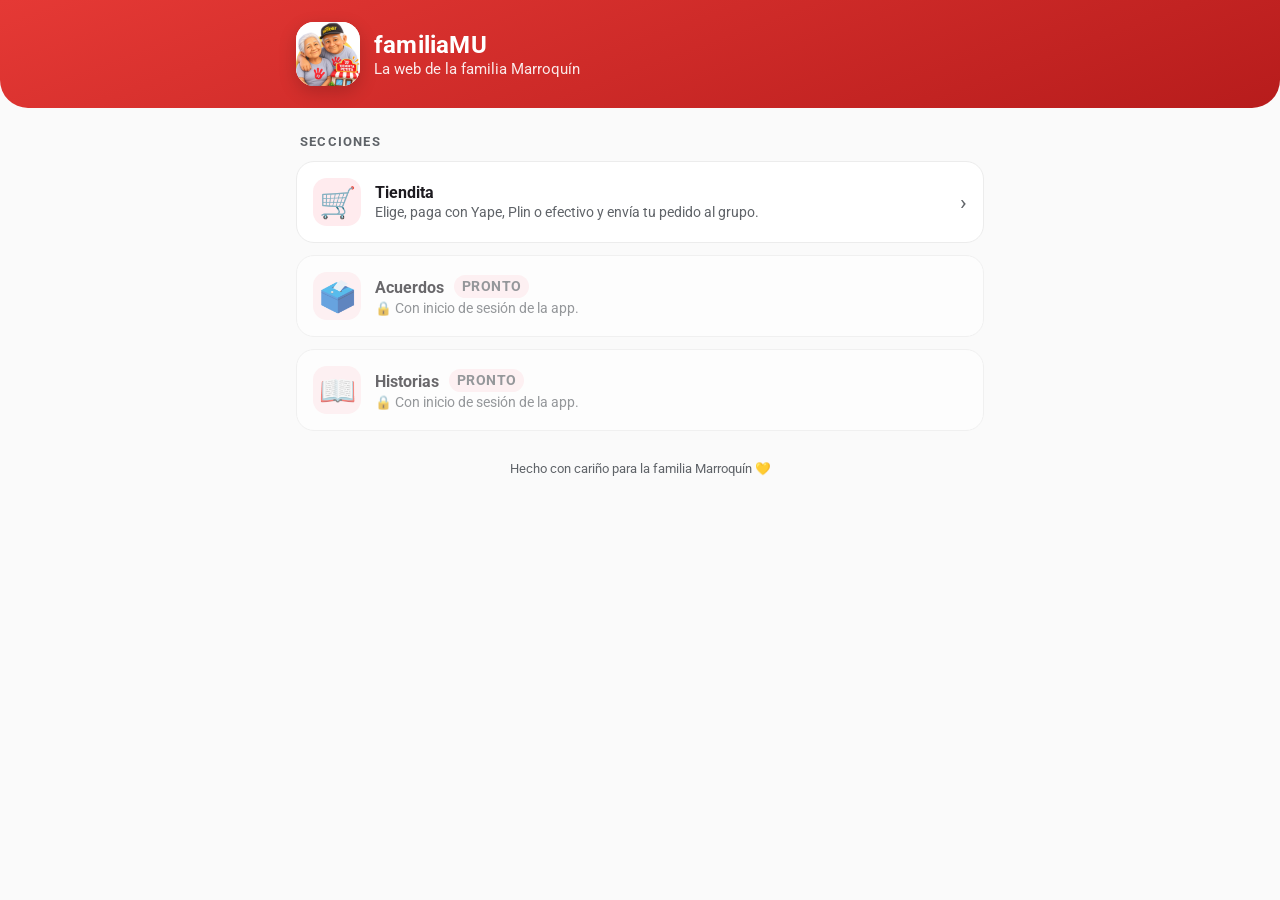
==== index.html @ a95c4c8c "Tiendita web v1 Co-Authored-By: Claude Opus 5.5 <noreply@anthropic.com>" ====
<!doctype html>
<html lang="es">
<head>
<meta charset="utf-8">
<meta name="viewport" content="width=device-width, initial-scale=1, viewport-fit=cover">
<title>familiaMU</title>
<meta name="description" content="La web de la familia Marroquín: tiendita, acuerdos e historias.">
<meta name="theme-color" content="#C62828">

<meta property="og:type" content="website">
<meta property="og:site_name" content="familiaMU">
<meta property="og:title" content="familiaMU — la web de la familia">
<meta property="og:description" content="Pide en la tiendita y envía tu pedido al grupo 🛒">
<meta property="og:image" content="https://fammarroquin.github.io/familiaMU/assets/img/og.jpg">
<meta property="og:image:type" content="image/jpeg">
<meta property="og:image:width" content="1200">
<meta property="og:image:height" content="630">
<meta property="og:url" content="https://fammarroquin.github.io/familiaMU/">
<meta name="twitter:card" content="summary_large_image">

<link rel="manifest" href="manifest.webmanifest">
<link rel="icon" href="assets/img/favicon.png">
<link rel="apple-touch-icon" href="assets/img/apple-touch-icon.png">
<link rel="preconnect" href="https://fonts.googleapis.com">
<link href="https://fonts.googleapis.com/css2?family=Roboto:wght@400;500;700&display=swap" rel="stylesheet">
<link rel="stylesheet" href="assets/estilo.css">
</head>
<body>

<header class="hero">
  <div class="wrap">
    <div class="fila">
      <div class="icono"><img src="assets/img/icon-192.png" alt=""></div>
      <div>
        <h1>familiaMU</h1>
        <div class="sub">La web de la familia Marroquín</div>
      </div>
    </div>
    <button class="boton claro instalar" data-instalar hidden>📲&nbsp; Agregar a la pantalla de inicio</button>
  </div>
</header>

<main class="wrap">
  <h2>Secciones</h2>
  <div class="secciones">
    <a class="seccion" href="tiendita/">
      <div class="e">🛒</div>
      <div><b>Tiendita</b><span>Elige, paga con Yape, Plin o efectivo y envía tu pedido al grupo.</span></div>
      <div class="flecha">›</div>
    </a>
    <div class="seccion bloqueada" aria-disabled="true">
      <div class="e">🗳️</div>
      <div><b>Acuerdos <span class="etiqueta">PRONTO</span></b><span>🔒 Con inicio de sesión de la app.</span></div>
    </div>
    <div class="seccion bloqueada" aria-disabled="true">
      <div class="e">📖</div>
      <div><b>Historias <span class="etiqueta">PRONTO</span></b><span>🔒 Con inicio de sesión de la app.</span></div>
    </div>
  </div>

  <div class="aviso" data-ayuda-ios hidden style="margin-top:16px">
    📲 <b>En iPhone:</b> toca <b>Compartir</b> (el cuadrado con flecha) y luego
    <b>“Agregar a inicio”</b> para tenerla como app.
  </div>

  <footer>Hecho con cariño para la familia Marroquín 💛</footer>
</main>

<script src="assets/app.js" data-base="./" defer></script>
</body>
</html>
---- assets/estilo.css ----
/* familiaMU — estilos compartidos (misma línea visual que AppFMarroquin) */
:root {
  --rojo: #D32F2F; --rojo2: #B71C1C; --texto: #1D1B20; --gris: #5F6368;
  --borde: #ECECEC; --fondo: #FAFAFA; --tarjeta: #FFFFFF; --suave: #FFEBEE;
  --verde: #2E7D32; --verde-suave: #E8F5E9; --sombra: 0 6px 18px rgba(0,0,0,.08);
}
@media (prefers-color-scheme: dark) {
  :root:not([data-theme="light"]) {
    --texto: #F1F1F1; --gris: #B9B9BE; --borde: #2E2E33; --fondo: #121214;
    --tarjeta: #1C1C20; --suave: #3A1E1E; --verde: #81C784; --verde-suave: #1D2B1E;
    --sombra: 0 6px 18px rgba(0,0,0,.35);
  }
}
:root[data-theme="dark"] {
  --texto: #F1F1F1; --gris: #B9B9BE; --borde: #2E2E33; --fondo: #121214;
  --tarjeta: #1C1C20; --suave: #3A1E1E; --verde: #81C784; --verde-suave: #1D2B1E;
  --sombra: 0 6px 18px rgba(0,0,0,.35);
}

* { box-sizing: border-box; }
html, body { margin: 0; }
body {
  font-family: Roboto, system-ui, sans-serif; background: var(--fondo); color: var(--texto);
  -webkit-font-smoothing: antialiased; -webkit-tap-highlight-color: transparent;
}
button, input { font: inherit; color: inherit; }
button { cursor: pointer; }
[hidden] { display: none !important; }

.wrap { max-width: 720px; margin: 0 auto; padding: 0 16px; }

/* ---------- Encabezado rojo ---------- */
header.hero {
  background: linear-gradient(160deg, #E53935, var(--rojo2));
  color: #fff; padding: 22px 0 22px; border-radius: 0 0 28px 28px;
}
.fila { display: flex; gap: 14px; align-items: center; }
.icono { width: 64px; height: 64px; border-radius: 18px; background: #fff; flex: none;
         box-shadow: 0 6px 18px rgba(0,0,0,.18); overflow: hidden; }
.icono img { width: 100%; height: 100%; object-fit: cover; display: block; }
h1 { font-size: 24px; margin: 0; letter-spacing: .2px; }
.sub { opacity: .9; margin-top: 2px; font-size: 14.5px; }
h2 { font-size: 13px; letter-spacing: 1.2px; color: var(--gris); margin: 26px 4px 12px; text-transform: uppercase; }

.boton {
  display: flex; align-items: center; justify-content: center; gap: 8px;
  width: 100%; padding: 15px; border-radius: 999px; border: 0;
  background: var(--rojo); color: #fff; font-weight: 700; font-size: 17px; text-decoration: none;
}
.boton:active { transform: scale(.98); }
.boton:disabled { opacity: .5; transform: none; cursor: default; }
.boton.claro { background: #fff; color: var(--rojo2); box-shadow: 0 8px 22px rgba(0,0,0,.2); }
.boton.borde { background: transparent; color: var(--rojo); border: 1.5px solid var(--rojo); }
.boton.wa { background: #25D366; color: #0B3D1F; }
.enlace { background: none; border: 0; padding: 0; color: inherit; text-decoration: underline; font-size: inherit; }

.aviso { background: var(--suave); border-radius: 16px; padding: 14px 16px; font-size: 14px; line-height: 1.45; }
footer { text-align: center; color: var(--gris); font-size: 12.5px; margin: 30px 0 24px; }

/* ---------- Portada ---------- */
.secciones { display: grid; gap: 12px; }
.seccion {
  display: flex; gap: 14px; align-items: center; padding: 16px;
  background: var(--tarjeta); border: 1px solid var(--borde); border-radius: 18px;
  color: inherit; text-decoration: none;
}
a.seccion:active { transform: scale(.99); }
.seccion .e { font-size: 30px; width: 48px; height: 48px; display: grid; place-items: center;
              background: var(--suave); border-radius: 14px; flex: none; }
.seccion b { display: block; font-size: 16px; }
.seccion span { color: var(--gris); font-size: 13.5px; line-height: 1.35; }
.seccion .flecha { margin-left: auto; color: var(--gris); font-size: 22px; }
.seccion.bloqueada { opacity: .65; }
.etiqueta { display: inline-block; font-size: 11px; font-weight: 700; letter-spacing: .4px;
            padding: 2px 8px; border-radius: 999px; background: var(--suave); color: var(--rojo); margin-left: 6px;
            vertical-align: 2px; }
.instalar { margin-top: 16px; }

/* ---------- Tiendita: barra superior ---------- */
.top { background: linear-gradient(160deg, #E53935, var(--rojo2)); color: #fff; padding: 14px 0 16px; }
.top .fila { gap: 12px; }
.top .icono { width: 44px; height: 44px; border-radius: 12px; }
.top h1 { font-size: 20px; }
.top a.volver { color: #fff; text-decoration: none; font-size: 22px; padding: 4px 6px 4px 0; }
.persona { margin-left: auto; font-size: 13px; text-align: right; line-height: 1.3; opacity: .95; }
.persona .enlace { color: #fff; }

.buscador { position: sticky; top: 0; z-index: 5; background: var(--fondo);
            padding: 12px 0 8px; border-bottom: 1px solid var(--borde); }
.buscador input {
  width: 100%; padding: 12px 16px; border-radius: 999px; border: 1px solid var(--borde);
  background: var(--tarjeta); font-size: 16px; outline: none;
}
.buscador input:focus { border-color: var(--rojo); }
.filtros { display: flex; gap: 8px; overflow-x: auto; padding: 10px 0 2px; scrollbar-width: none; }
.filtros::-webkit-scrollbar { display: none; }
.filtro { flex: none; padding: 7px 14px; border-radius: 999px; border: 1px solid var(--borde);
          background: var(--tarjeta); font-size: 14px; white-space: nowrap; }
.filtro[aria-pressed="true"] { background: var(--rojo); border-color: var(--rojo); color: #fff; }

/* ---------- Tiendita: productos ---------- */
.estado { text-align: center; color: var(--gris); padding: 40px 0; line-height: 1.5; }
.productos { display: grid; grid-template-columns: repeat(2, minmax(0, 1fr)); gap: 10px; padding: 14px 0 120px; }
@media (min-width: 560px) { .productos { grid-template-columns: repeat(3, minmax(0, 1fr)); } }
.prod { background: var(--tarjeta); border: 1px solid var(--borde); border-radius: 18px; overflow: hidden;
        display: flex; flex-direction: column; }
.prod.en-carrito { border-color: var(--rojo); box-shadow: 0 0 0 1px var(--rojo) inset; }
.foto { aspect-ratio: 1 / 1; background: var(--suave); display: grid; place-items: center; font-size: 46px; overflow: hidden; }
.foto img { width: 100%; height: 100%; object-fit: cover; display: block; }
.prod .info { padding: 10px 12px 12px; display: flex; flex-direction: column; gap: 2px; flex: 1; }
.prod .nombre { font-weight: 500; font-size: 14.5px; line-height: 1.3; }
.prod .marca { color: var(--gris); font-size: 12.5px; }
.prod .precio { font-weight: 700; font-size: 17px; margin-top: 4px; }
.prod .quedan { color: var(--rojo); font-size: 12px; font-weight: 500; }
.prod .acciones { margin-top: auto; padding-top: 8px; }
.agregar { width: 100%; padding: 9px; border-radius: 999px; border: 1.5px solid var(--rojo);
           background: transparent; color: var(--rojo); font-weight: 700; font-size: 14px; }
.contador { display: flex; align-items: center; justify-content: space-between; background: var(--suave);
            border-radius: 999px; padding: 3px; }
.contador button { width: 34px; height: 34px; border-radius: 50%; border: 0; background: var(--rojo); color: #fff;
                   font-size: 20px; font-weight: 700; line-height: 1; }
.contador button:disabled { opacity: .35; }
.contador output { font-weight: 700; font-size: 16px; min-width: 2ch; text-align: center; }

/* ---------- Barra del carrito ---------- */
.barra { position: fixed; left: 0; right: 0; bottom: 0; z-index: 10;
         padding: 10px 16px max(12px, env(safe-area-inset-bottom));
         background: var(--tarjeta); border-top: 1px solid var(--borde); box-shadow: 0 -6px 18px rgba(0,0,0,.08); }
.barra .wrap { display: flex; gap: 12px; align-items: center; padding: 0; }
.barra .resumen { flex: 1; line-height: 1.25; }
.barra .resumen b { font-size: 18px; display: block; }
.barra .resumen span { color: var(--gris); font-size: 13px; }
.barra .boton { width: auto; padding: 13px 26px; }

/* ---------- Hojas (dialog) ---------- */
dialog.hoja {
  border: 0; padding: 0; margin: auto auto 0; width: 100%; max-width: 560px; max-height: 92vh;
  border-radius: 24px 24px 0 0; background: var(--tarjeta); color: var(--texto);
}
@media (min-width: 600px) { dialog.hoja { margin: auto; border-radius: 24px; } }
dialog.hoja::backdrop { background: rgba(0,0,0,.45); }
.hoja .cuerpo { padding: 20px 16px max(18px, env(safe-area-inset-bottom)); }
.hoja .cabeza { display: flex; align-items: center; gap: 8px; margin-bottom: 14px; }
.hoja .cabeza h3 { margin: 0; font-size: 19px; flex: 1; }
.cerrar { border: 0; background: var(--suave); width: 34px; height: 34px; border-radius: 50%; font-size: 18px; color: var(--rojo); }
.hoja .nota { color: var(--gris); font-size: 13.5px; line-height: 1.4; margin: 0 0 14px; }

.campo { display: block; margin-bottom: 14px; }
.campo > span { display: block; font-size: 13.5px; font-weight: 500; margin-bottom: 6px; }
.campo input { width: 100%; padding: 13px 14px; border-radius: 14px; border: 1px solid var(--borde);
               background: var(--fondo); font-size: 16px; outline: none; }
.campo input:focus { border-color: var(--rojo); }
.campo.mal input { border-color: var(--rojo); }
.campo small { display: block; color: var(--gris); font-size: 12.5px; margin-top: 5px; }
.campo.mal small { color: var(--rojo); }
#fCodigo { text-transform: uppercase; letter-spacing: 4px; font-weight: 700; }

.lineas { list-style: none; margin: 0 0 6px; padding: 0; border: 1px solid var(--borde); border-radius: 16px; overflow: hidden; }
.lineas li { display: flex; gap: 10px; padding: 10px 14px; border-bottom: 1px solid var(--borde); font-size: 14.5px; }
.lineas li:last-child { border-bottom: 0; }
.lineas .c { color: var(--gris); min-width: 2.5ch; }
.lineas .n { flex: 1; }
.lineas .s { font-weight: 500; white-space: nowrap; }
.total { display: flex; justify-content: space-between; font-size: 18px; font-weight: 700; padding: 8px 4px 4px; }
.para { font-size: 13.5px; color: var(--gris); margin: 4px 4px 0; }
.para .enlace { color: var(--rojo); }

.medios { display: grid; grid-template-columns: repeat(3, 1fr); gap: 8px; }
.medio { padding: 14px 6px; border-radius: 16px; border: 1.5px solid var(--borde); background: var(--fondo);
         font-weight: 700; font-size: 15px; display: flex; flex-direction: column; align-items: center; gap: 4px; }
.medio .e { font-size: 24px; }
.medio[aria-pressed="true"] { border-color: var(--rojo); background: var(--suave); color: var(--rojo); }

.baucher { display: flex; gap: 12px; align-items: center; }
.baucher label.boton { width: auto; flex: 1; font-size: 15px; padding: 12px; }
.baucher img { width: 56px; height: 56px; object-fit: cover; border-radius: 12px; border: 1px solid var(--borde); }
.sino { display: grid; grid-template-columns: 1fr 1fr; gap: 8px; }
.sino button { padding: 12px; border-radius: 14px; border: 1.5px solid var(--borde); background: var(--fondo); font-weight: 500; }
.sino button[aria-pressed="true"] { border-color: var(--verde); background: var(--verde-suave); color: var(--verde); font-weight: 700; }
.sino button.no[aria-pressed="true"] { border-color: var(--gris); background: var(--fondo); color: var(--texto); }

.error { background: var(--suave); color: var(--rojo); border-radius: 14px; padding: 12px 14px; font-size: 14px; margin: 12px 0 0; line-height: 1.4; }
.listo { text-align: center; }
.listo .check { width: 72px; height: 72px; border-radius: 50%; background: var(--verde-suave); color: var(--verde);
                display: grid; place-items: center; font-size: 38px; margin: 6px auto 12px; }
.listo h3 { margin: 0 0 6px; font-size: 21px; }
.listo p { color: var(--gris); margin: 0 0 16px; line-height: 1.45; }
.pila { display: grid; gap: 10px; margin-top: 16px; }
.pila .enlace { color: var(--gris); padding: 8px; }
.listo .tarjeta { display: block; width: 100%; max-height: 38vh; object-fit: contain; margin: 0 auto 12px;
                  border-radius: 14px; border: 1px solid var(--borde); background: #fff; }
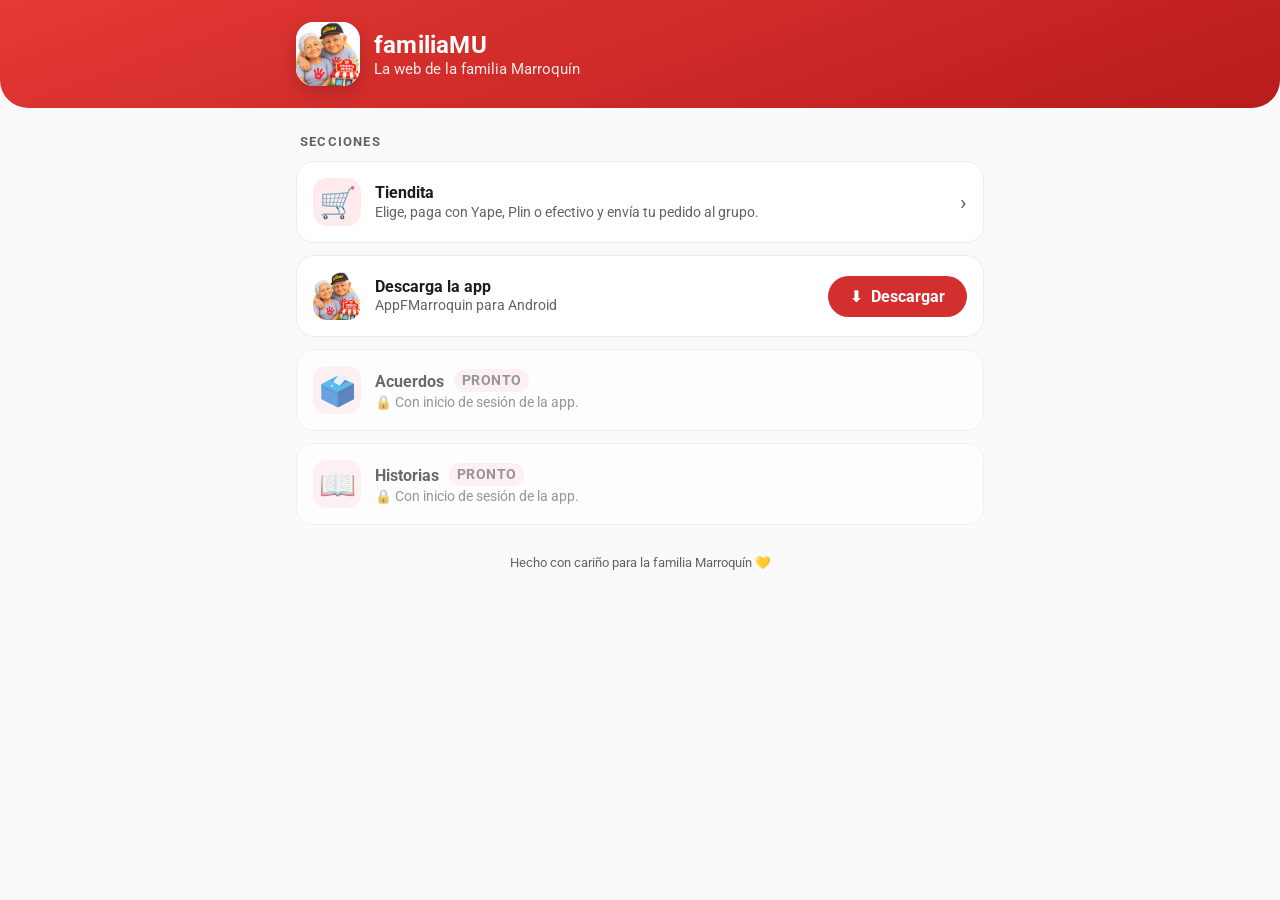
==== commit cc83344b: "Agregar opción "Descarga la app" (AppFMarroquin) - Portada: tarjeta junto a la Tiendita con ícono, v" ====
--- a/index.html
+++ b/index.html
@@ -48,6 +48,12 @@
       <div><b>Tiendita</b><span>Elige, paga con Yape, Plin o efectivo y envía tu pedido al grupo.</span></div>
       <div class="flecha">›</div>
     </a>
+    <div class="seccion app-descarga">
+      <div class="e"><img src="assets/img/icon-192.png" alt=""></div>
+      <div><b>Descarga la app</b><span>AppFMarroquin para Android</span><small class="version" data-version-app hidden></small></div>
+      <a class="boton" href="https://sigamef.github.io/appfmarroquin/" data-solo-android>⬇&nbsp; Descargar</a>
+      <p class="solo-android" data-solo-ios hidden>Por ahora la app es solo para Android. Puedes usar la <a href="tiendita/">Tiendita desde aquí</a>.</p>
+    </div>
     <div class="seccion bloqueada" aria-disabled="true">
       <div class="e">🗳️</div>
       <div><b>Acuerdos <span class="etiqueta">PRONTO</span></b><span>🔒 Con inicio de sesión de la app.</span></div>
@@ -66,6 +72,8 @@
   <footer>Hecho con cariño para la familia Marroquín 💛</footer>
 </main>
 
+<script src="assets/supabase.js"></script>
+<script src="assets/descarga-app.js" defer></script>
 <script src="assets/app.js" data-base="./" defer></script>
 </body>
 </html>
--- a/assets/estilo.css
+++ b/assets/estilo.css
@@ -76,6 +76,19 @@
             vertical-align: 2px; }
 .instalar { margin-top: 16px; }
 
+/* Tarjeta "Descarga la app": el botón baja a su propia fila en celular */
+.app-descarga { flex-wrap: wrap; }
+.app-descarga > div:nth-child(2) { flex: 1; min-width: 0; }
+.app-descarga .e { overflow: hidden; background: #fff; }
+.app-descarga .e img { width: 100%; height: 100%; object-fit: cover; display: block; }
+.app-descarga span { display: block; }
+.app-descarga .version { display: block; color: var(--gris); font-size: 12px; margin-top: 3px; }
+.app-descarga .boton { padding: 12px; font-size: 16px; }
+.app-descarga .solo-android { flex-basis: 100%; margin: 0; background: var(--suave); border-radius: 14px;
+                              padding: 12px 14px; font-size: 14px; line-height: 1.45; }
+.app-descarga .solo-android a { color: var(--rojo); font-weight: 500; }
+@media (min-width: 480px) { .app-descarga .boton { width: auto; padding: 11px 22px; } }
+
 /* ---------- Tiendita: barra superior ---------- */
 .top { background: linear-gradient(160deg, #E53935, var(--rojo2)); color: #fff; padding: 14px 0 16px; }
 .top .fila { gap: 12px; }
@@ -100,7 +113,9 @@
 
 /* ---------- Tiendita: productos ---------- */
 .estado { text-align: center; color: var(--gris); padding: 40px 0; line-height: 1.5; }
-.productos { display: grid; grid-template-columns: repeat(2, minmax(0, 1fr)); gap: 10px; padding: 14px 0 120px; }
+.productos { display: grid; grid-template-columns: repeat(2, minmax(0, 1fr)); gap: 10px; padding: 14px 0; }
+.pie-app { text-align: center; color: var(--gris); font-size: 13px; margin: 10px 0 0; padding-bottom: 120px; }
+.pie-app a { color: inherit; }
 @media (min-width: 560px) { .productos { grid-template-columns: repeat(3, minmax(0, 1fr)); } }
 .prod { background: var(--tarjeta); border: 1px solid var(--borde); border-radius: 18px; overflow: hidden;
         display: flex; flex-direction: column; }
@@ -111,7 +126,9 @@
 .prod .nombre { font-weight: 500; font-size: 14.5px; line-height: 1.3; }
 .prod .marca { color: var(--gris); font-size: 12.5px; }
 .prod .precio { font-weight: 700; font-size: 17px; margin-top: 4px; }
-.prod .quedan { color: var(--rojo); font-size: 12px; font-weight: 500; }
+.prod .quedan { color: var(--gris); font-size: 12.5px; }
+.prod .quedan.pocas { color: var(--rojo); font-weight: 700; }
+.prod .tope { display: block; text-align: center; color: var(--gris); font-size: 11.5px; margin-top: 5px; }
 .prod .acciones { margin-top: auto; padding-top: 8px; }
 .agregar { width: 100%; padding: 9px; border-radius: 999px; border: 1.5px solid var(--rojo);
            background: transparent; color: var(--rojo); font-weight: 700; font-size: 14px; }
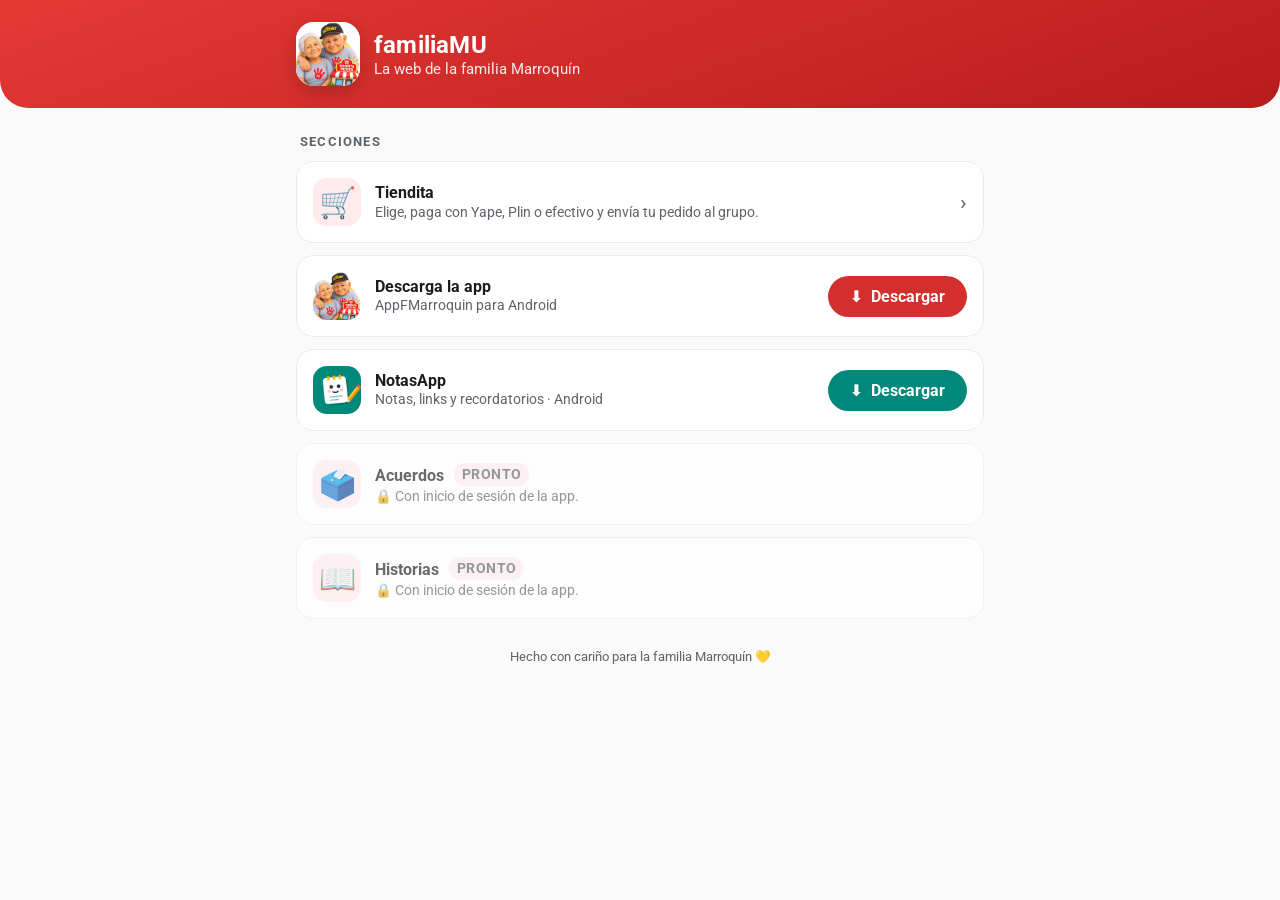
==== commit aea08d0a: "Agrega NotasApp para descargar junto a AppFMarroquin - Nueva tarjeta NotasApp en Secciones (enlace d" ====
--- a/index.html
+++ b/index.html
@@ -54,6 +54,12 @@
       <a class="boton" href="https://sigamef.github.io/appfmarroquin/" data-solo-android>⬇&nbsp; Descargar</a>
       <p class="solo-android" data-solo-ios hidden>Por ahora la app es solo para Android. Puedes usar la <a href="tiendita/">Tiendita desde aquí</a>.</p>
     </div>
+    <div class="seccion app-descarga app-notas" id="notas">
+      <div class="e"><img src="assets/img/icon-notas.png" alt=""></div>
+      <div><b>NotasApp</b><span>Notas, links y recordatorios · Android</span><small class="version" data-version-notas hidden></small></div>
+      <a class="boton" href="https://github.com/famimaqux/NotasApp-releases/releases/latest" data-descargar-notas data-solo-android>⬇&nbsp; Descargar</a>
+      <p class="solo-android" data-solo-ios hidden>Por ahora NotasApp es solo para Android.</p>
+    </div>
     <div class="seccion bloqueada" aria-disabled="true">
       <div class="e">🗳️</div>
       <div><b>Acuerdos <span class="etiqueta">PRONTO</span></b><span>🔒 Con inicio de sesión de la app.</span></div>
--- a/assets/estilo.css
+++ b/assets/estilo.css
@@ -88,6 +88,9 @@
                               padding: 12px 14px; font-size: 14px; line-height: 1.45; }
 .app-descarga .solo-android a { color: var(--rojo); font-weight: 500; }
 @media (min-width: 480px) { .app-descarga .boton { width: auto; padding: 11px 22px; } }
+/* NotasApp: mismo diseño, con el verde de su ícono */
+.app-notas .boton { background: #00897B; }
+.app-notas:target { border-color: #00897B; box-shadow: 0 0 0 2px #00897B; }
 
 /* ---------- Tiendita: barra superior ---------- */
 .top { background: linear-gradient(160deg, #E53935, var(--rojo2)); color: #fff; padding: 14px 0 16px; }
@@ -182,7 +185,7 @@
 .para { font-size: 13.5px; color: var(--gris); margin: 4px 4px 0; }
 .para .enlace { color: var(--rojo); }
 
-.medios { display: grid; grid-template-columns: repeat(3, 1fr); gap: 8px; }
+.medios { display: grid; grid-auto-flow: column; grid-auto-columns: 1fr; gap: 8px; }
 .medio { padding: 14px 6px; border-radius: 16px; border: 1.5px solid var(--borde); background: var(--fondo);
          font-weight: 700; font-size: 15px; display: flex; flex-direction: column; align-items: center; gap: 4px; }
 .medio .e { font-size: 24px; }
